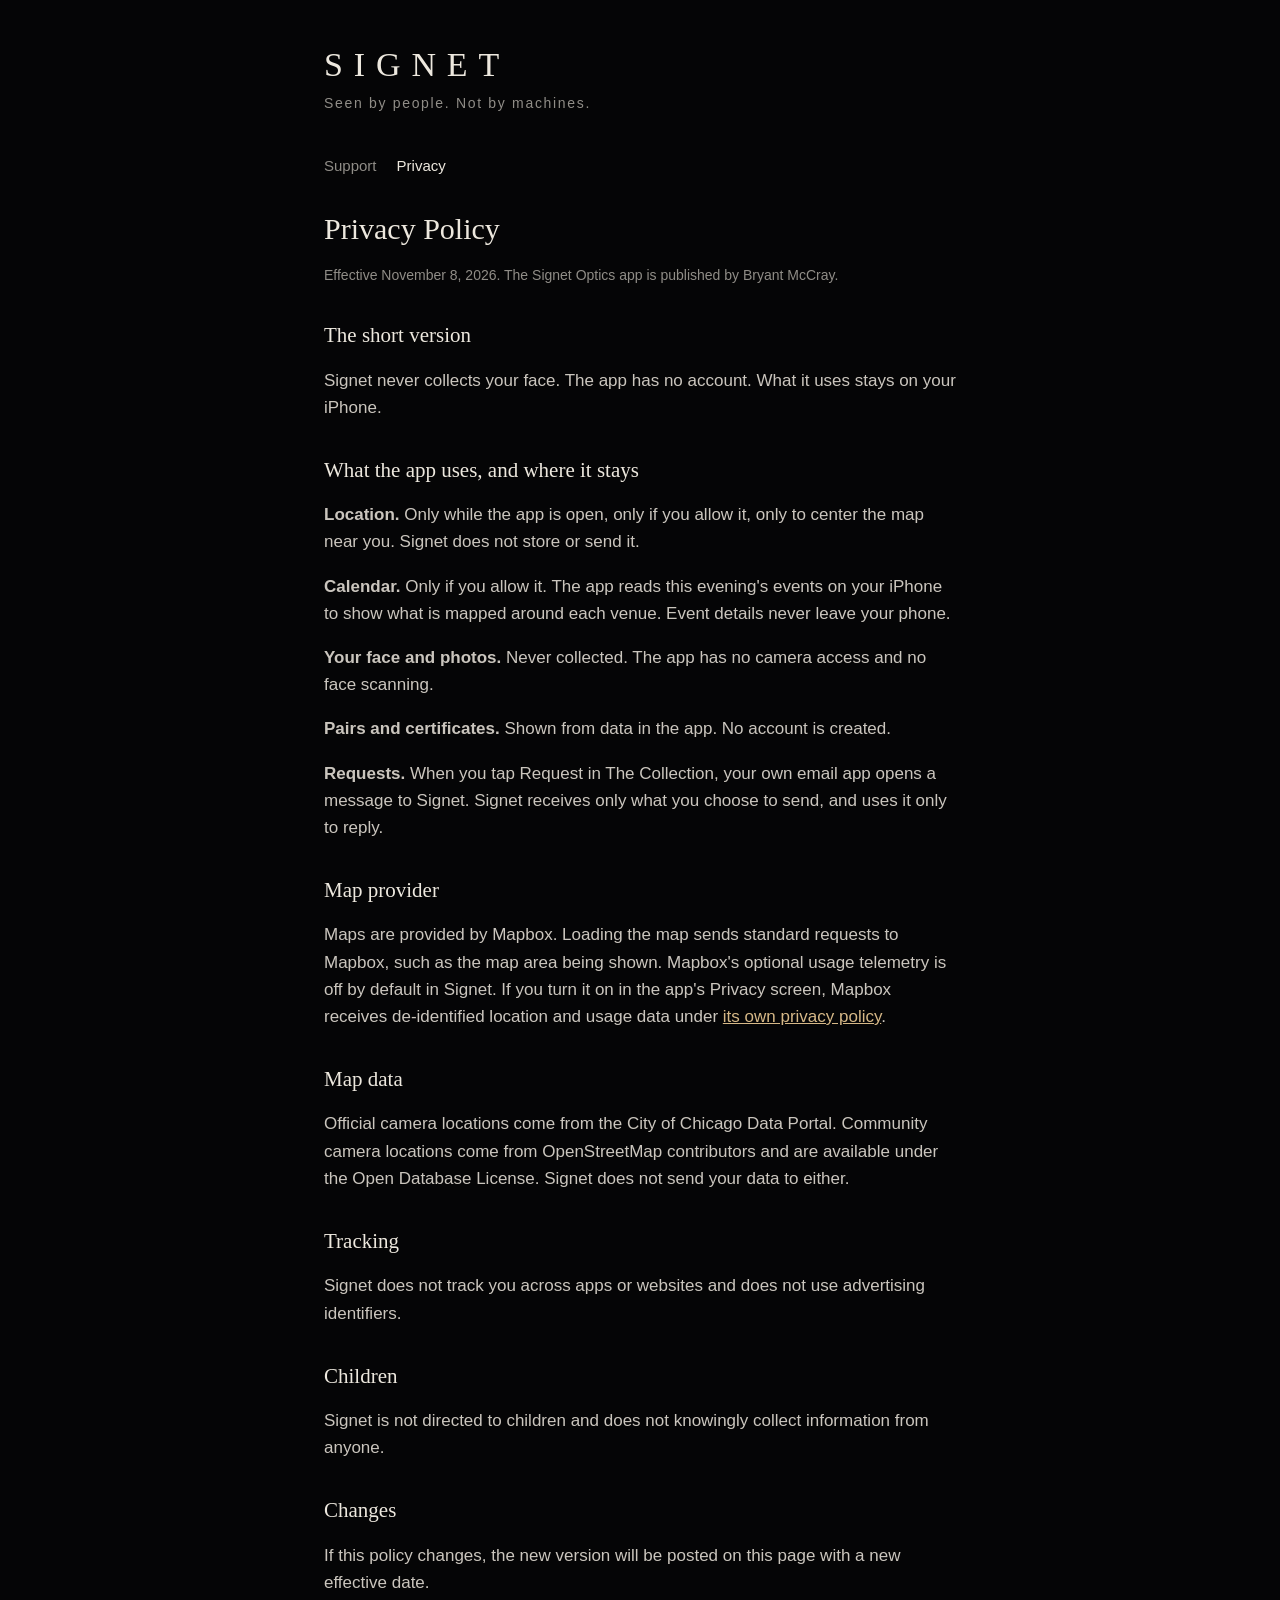
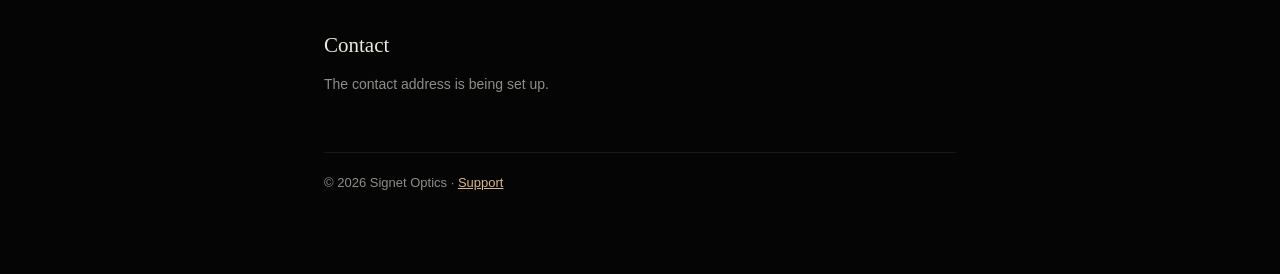
==== privacy.html @ 4afca243 "Signet Optics support and privacy pages Co-Authored-By: Claude Opus 5.5 <noreply@anthropic.com> Clau" ====
<!DOCTYPE html>
<html lang="en">
<head>
<meta charset="utf-8">
<meta name="viewport" content="width=device-width, initial-scale=1">
<title>Signet Optics · Privacy Policy</title>
<meta name="description" content="Privacy Policy for the Signet Optics app.">
<link rel="stylesheet" href="style.css">
</head>
<body>
<main style="padding-top:56px">
  <div class="mark">SIGNET</div>
  <p class="tag">Seen by people. Not by machines.</p>
  <nav><a href="./">Support</a><a href="privacy.html" aria-current="page">Privacy</a></nav>

  <h1>Privacy Policy</h1>
  <p class="small">Effective November 8, 2026. The Signet Optics app is published by Bryant McCray.</p>

  <h2>The short version</h2>
  <p>Signet never collects your face. The app has no account. What it uses stays on your iPhone.</p>

  <h2>What the app uses, and where it stays</h2>
  <p><strong>Location.</strong> Only while the app is open, only if you allow it, only to center the map near you. Signet does not store or send it.</p>
  <p><strong>Calendar.</strong> Only if you allow it. The app reads this evening's events on your iPhone to show what is mapped around each venue. Event details never leave your phone.</p>
  <p><strong>Your face and photos.</strong> Never collected. The app has no camera access and no face scanning.</p>
  <p><strong>Pairs and certificates.</strong> Shown from data in the app. No account is created.</p>
  <p><strong>Requests.</strong> When you tap Request in The Collection, your own email app opens a message to Signet. Signet receives only what you choose to send, and uses it only to reply.</p>

  <h2>Map provider</h2>
  <p>Maps are provided by Mapbox. Loading the map sends standard requests to Mapbox, such as the map area being shown. Mapbox's optional usage telemetry is off by default in Signet. If you turn it on in the app's Privacy screen, Mapbox receives de-identified location and usage data under <a href="https://www.mapbox.com/legal/privacy">its own privacy policy</a>.</p>

  <h2>Map data</h2>
  <p>Official camera locations come from the City of Chicago Data Portal. Community camera locations come from OpenStreetMap contributors and are available under the Open Database License. Signet does not send your data to either.</p>

  <h2>Tracking</h2>
  <p>Signet does not track you across apps or websites and does not use advertising identifiers.</p>

  <h2>Children</h2>
  <p>Signet is not directed to children and does not knowingly collect information from anyone.</p>

  <h2>Changes</h2>
  <p>If this policy changes, the new version will be posted on this page with a new effective date.</p>

  <h2>Contact</h2>
  <p class="small" id="contact">The contact address is being set up.</p>

  <footer>© 2026 Signet Optics · <a href="./">Support</a></footer>
</main>
</body>
</html>
---- style.css ----
:root { --ground:#050506; --surface:#121111; --ivory:#EDE8DE; --muted:rgba(237,232,222,.6); --champagne:#D6B887; --hair:rgba(255,255,255,.08); }
* { box-sizing:border-box; }
html,body { margin:0; background:var(--ground); color:var(--ivory); font:300 17px/1.6 -apple-system,BlinkMacSystemFont,"Helvetica Neue",sans-serif; -webkit-font-smoothing:antialiased; }
a { color:var(--champagne); }
.hero { height:46vh; min-height:280px; background:url(hero.jpg) center/cover no-repeat; position:relative; }
.hero::after { content:""; position:absolute; inset:0; background:linear-gradient(transparent 40%, var(--ground)); }
main { max-width:680px; margin:0 auto; padding:0 24px 80px; }
.mark { font:400 34px/1 "Times New Roman",Georgia,serif; letter-spacing:.32em; margin:-8px 0 10px; }
.tag { letter-spacing:.12em; font-size:14px; color:var(--muted); margin:0 0 40px; }
h1 { font:400 30px/1.25 Georgia,"Times New Roman",serif; margin:0 0 16px; }
h2 { font:400 21px/1.3 Georgia,"Times New Roman",serif; margin:36px 0 8px; }
p, li { color:rgba(237,232,222,.85); }
.card { background:var(--surface); border:1px solid var(--hair); border-radius:20px; padding:22px 24px; margin:24px 0; }
.small { font-size:14px; color:var(--muted); }
nav { display:flex; gap:20px; margin:0 0 32px; font-size:15px; }
nav a { text-decoration:none; color:var(--muted); }
nav a[aria-current] { color:var(--ivory); }
footer { margin-top:56px; padding-top:20px; border-top:1px solid var(--hair); font-size:13px; color:var(--muted); }
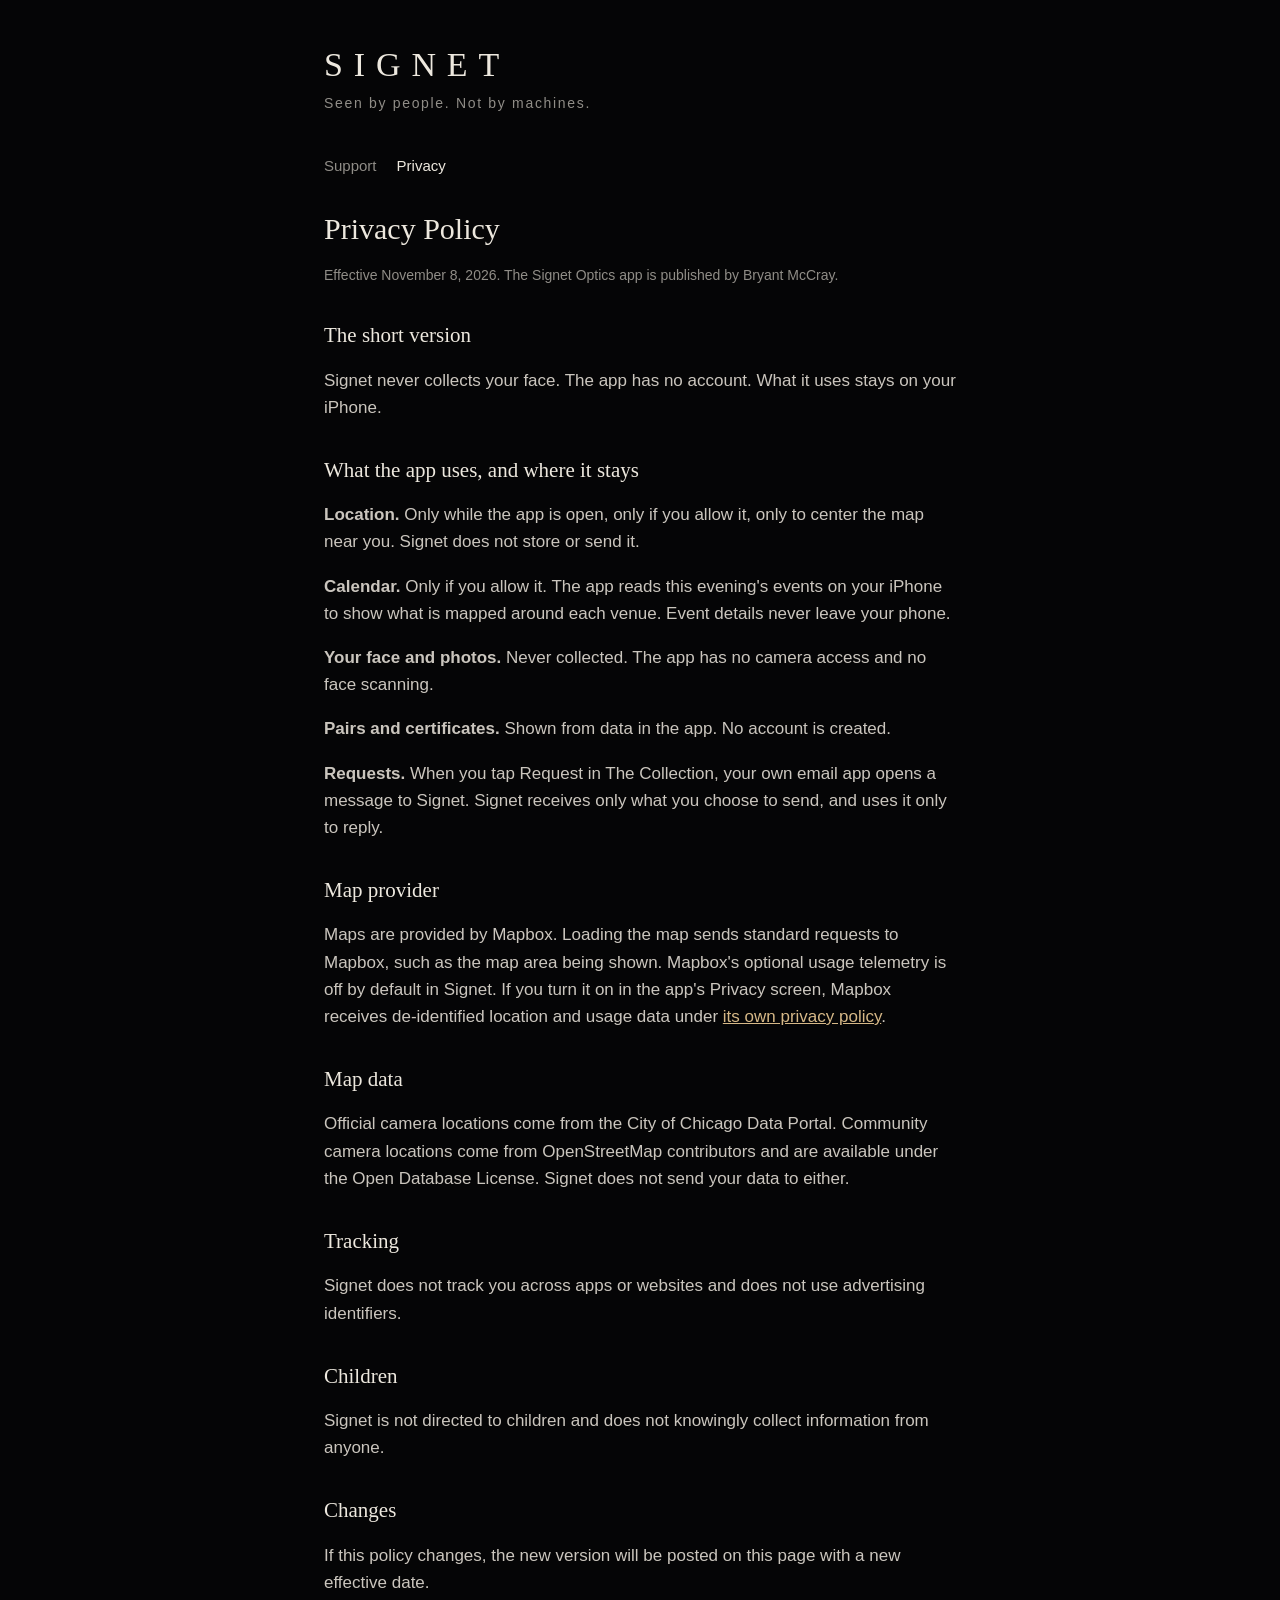
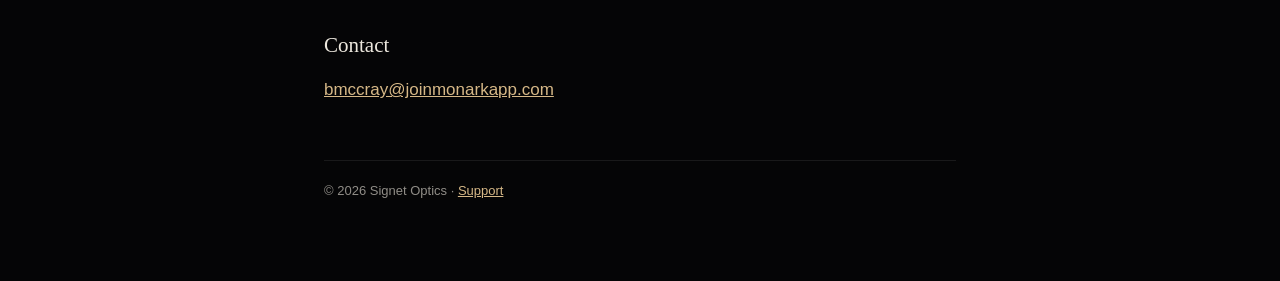
==== commit 1fbe5ab5: "Add concierge and support email Co-Authored-By: Claude Opus 5.5 <noreply@anthropic.com> Claude-Sessi" ====
--- a/privacy.html
+++ b/privacy.html
@@ -42,7 +42,7 @@
   <p>If this policy changes, the new version will be posted on this page with a new effective date.</p>
 
   <h2>Contact</h2>
-  <p class="small" id="contact">The contact address is being set up.</p>
+  <p id="contact"><a href="mailto:bmccray@joinmonarkapp.com">bmccray@joinmonarkapp.com</a></p>
 
   <footer>© 2026 Signet Optics · <a href="./">Support</a></footer>
 </main>
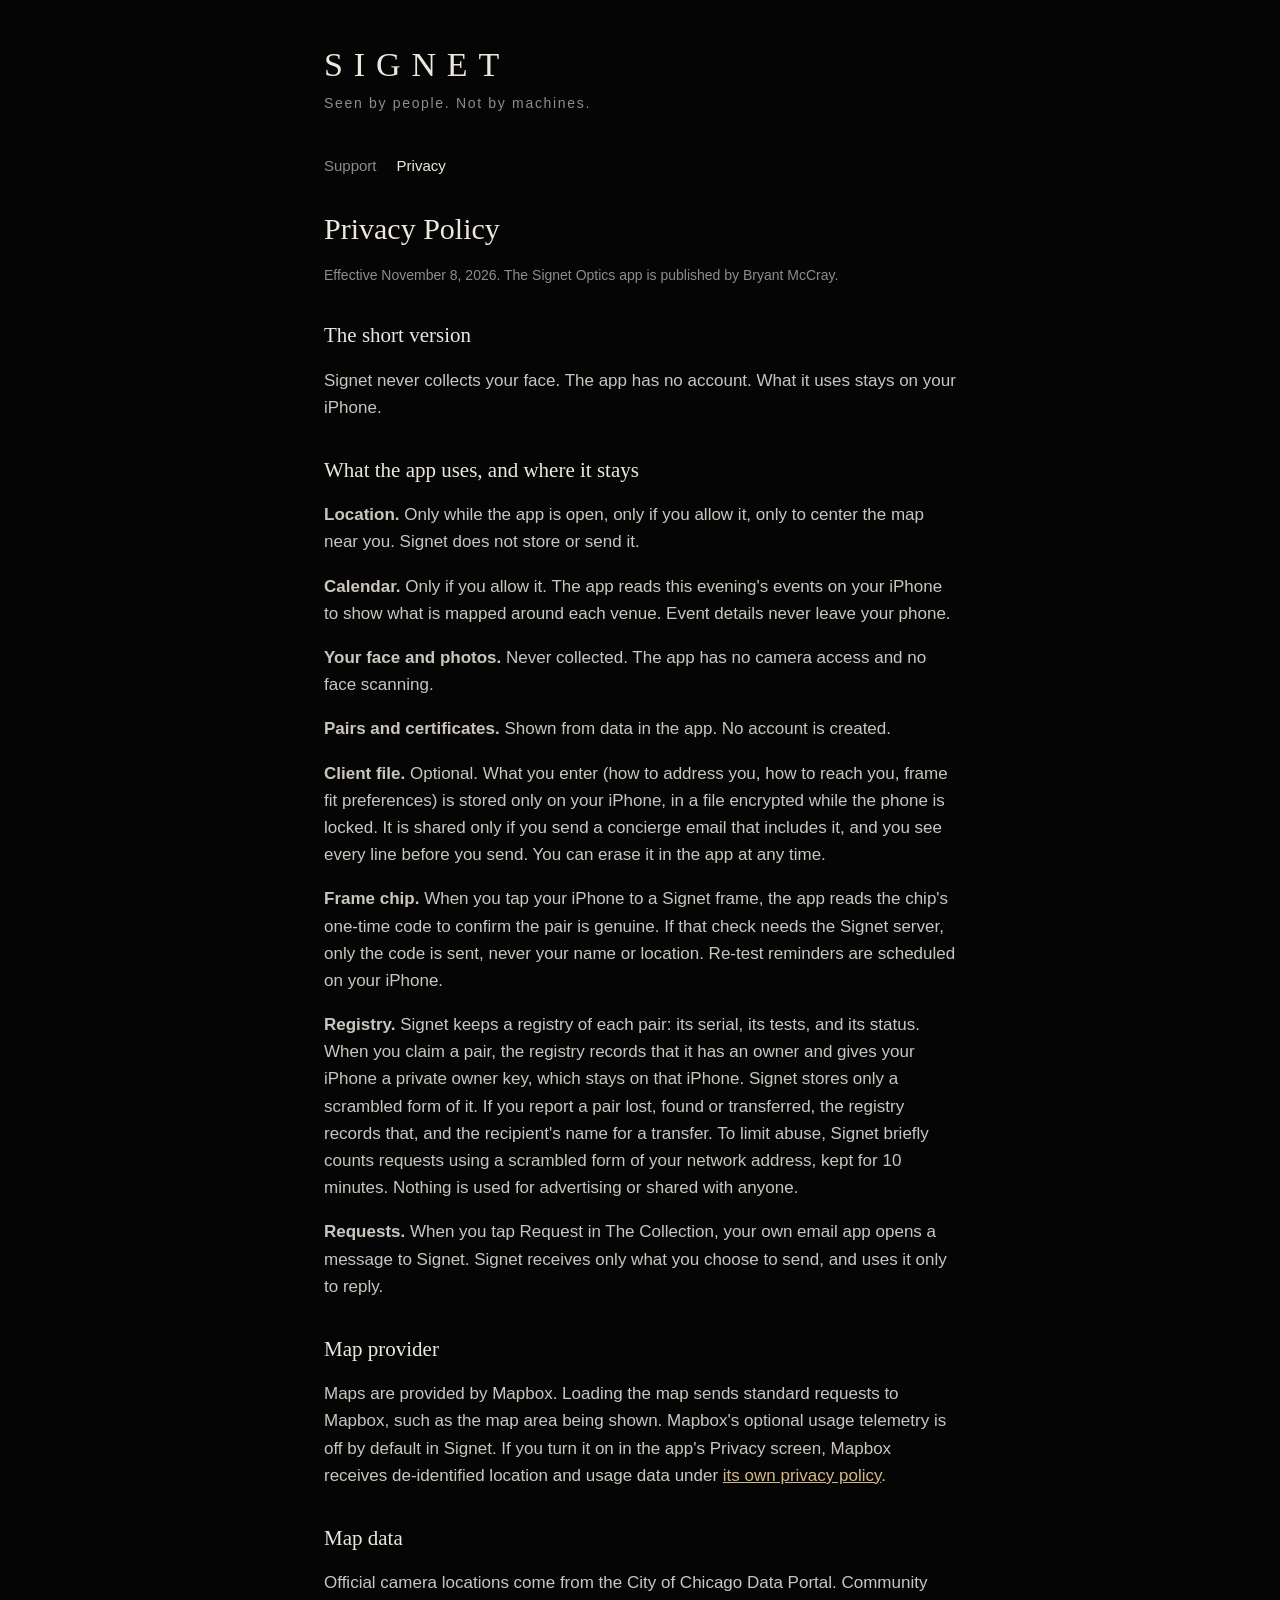
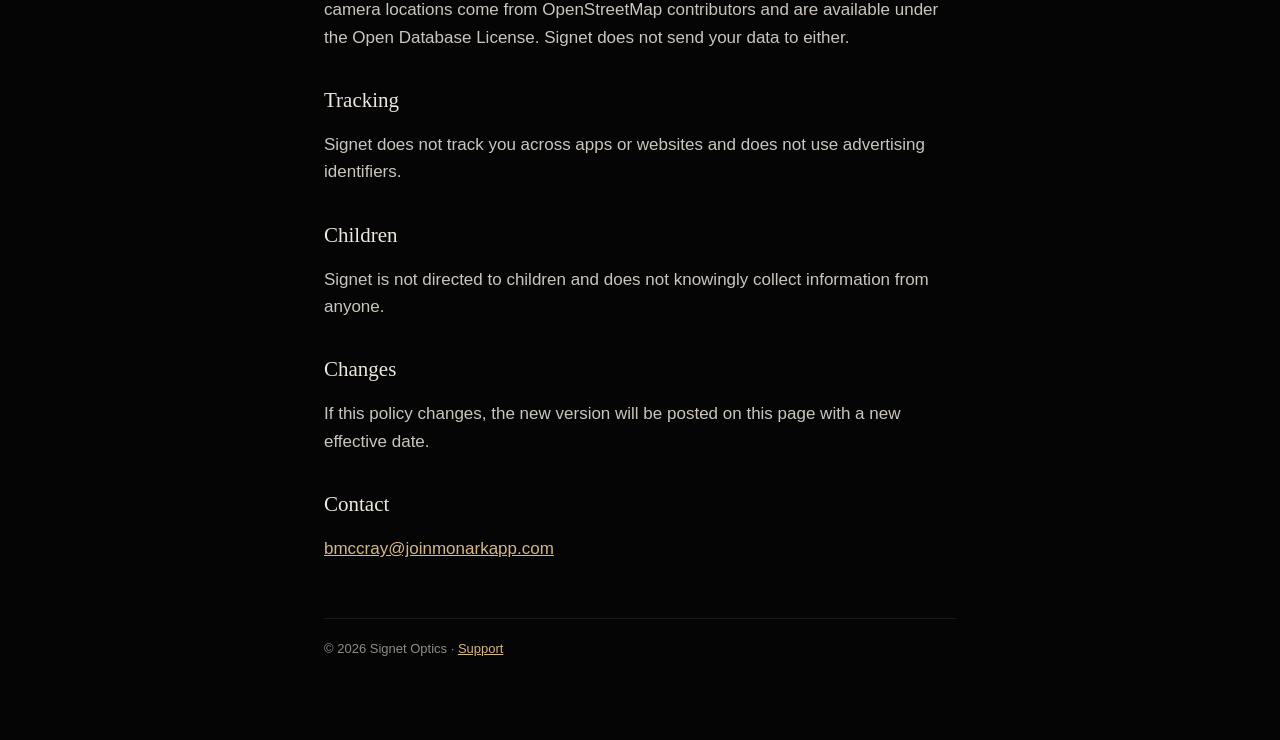
==== commit e3258843: "Chip tap page and Apple app site association for wearsignet.com; registry paragraph in privacy Co-Au" ====
--- a/privacy.html
+++ b/privacy.html
@@ -24,6 +24,9 @@
   <p><strong>Calendar.</strong> Only if you allow it. The app reads this evening's events on your iPhone to show what is mapped around each venue. Event details never leave your phone.</p>
   <p><strong>Your face and photos.</strong> Never collected. The app has no camera access and no face scanning.</p>
   <p><strong>Pairs and certificates.</strong> Shown from data in the app. No account is created.</p>
+  <p><strong>Client file.</strong> Optional. What you enter (how to address you, how to reach you, frame fit preferences) is stored only on your iPhone, in a file encrypted while the phone is locked. It is shared only if you send a concierge email that includes it, and you see every line before you send. You can erase it in the app at any time.</p>
+  <p><strong>Frame chip.</strong> When you tap your iPhone to a Signet frame, the app reads the chip's one-time code to confirm the pair is genuine. If that check needs the Signet server, only the code is sent, never your name or location. Re-test reminders are scheduled on your iPhone.</p>
+  <p><strong>Registry.</strong> Signet keeps a registry of each pair: its serial, its tests, and its status. When you claim a pair, the registry records that it has an owner and gives your iPhone a private owner key, which stays on that iPhone. Signet stores only a scrambled form of it. If you report a pair lost, found or transferred, the registry records that, and the recipient's name for a transfer. To limit abuse, Signet briefly counts requests using a scrambled form of your network address, kept for 10 minutes. Nothing is used for advertising or shared with anyone.</p>
   <p><strong>Requests.</strong> When you tap Request in The Collection, your own email app opens a message to Signet. Signet receives only what you choose to send, and uses it only to reply.</p>
 
   <h2>Map provider</h2>
